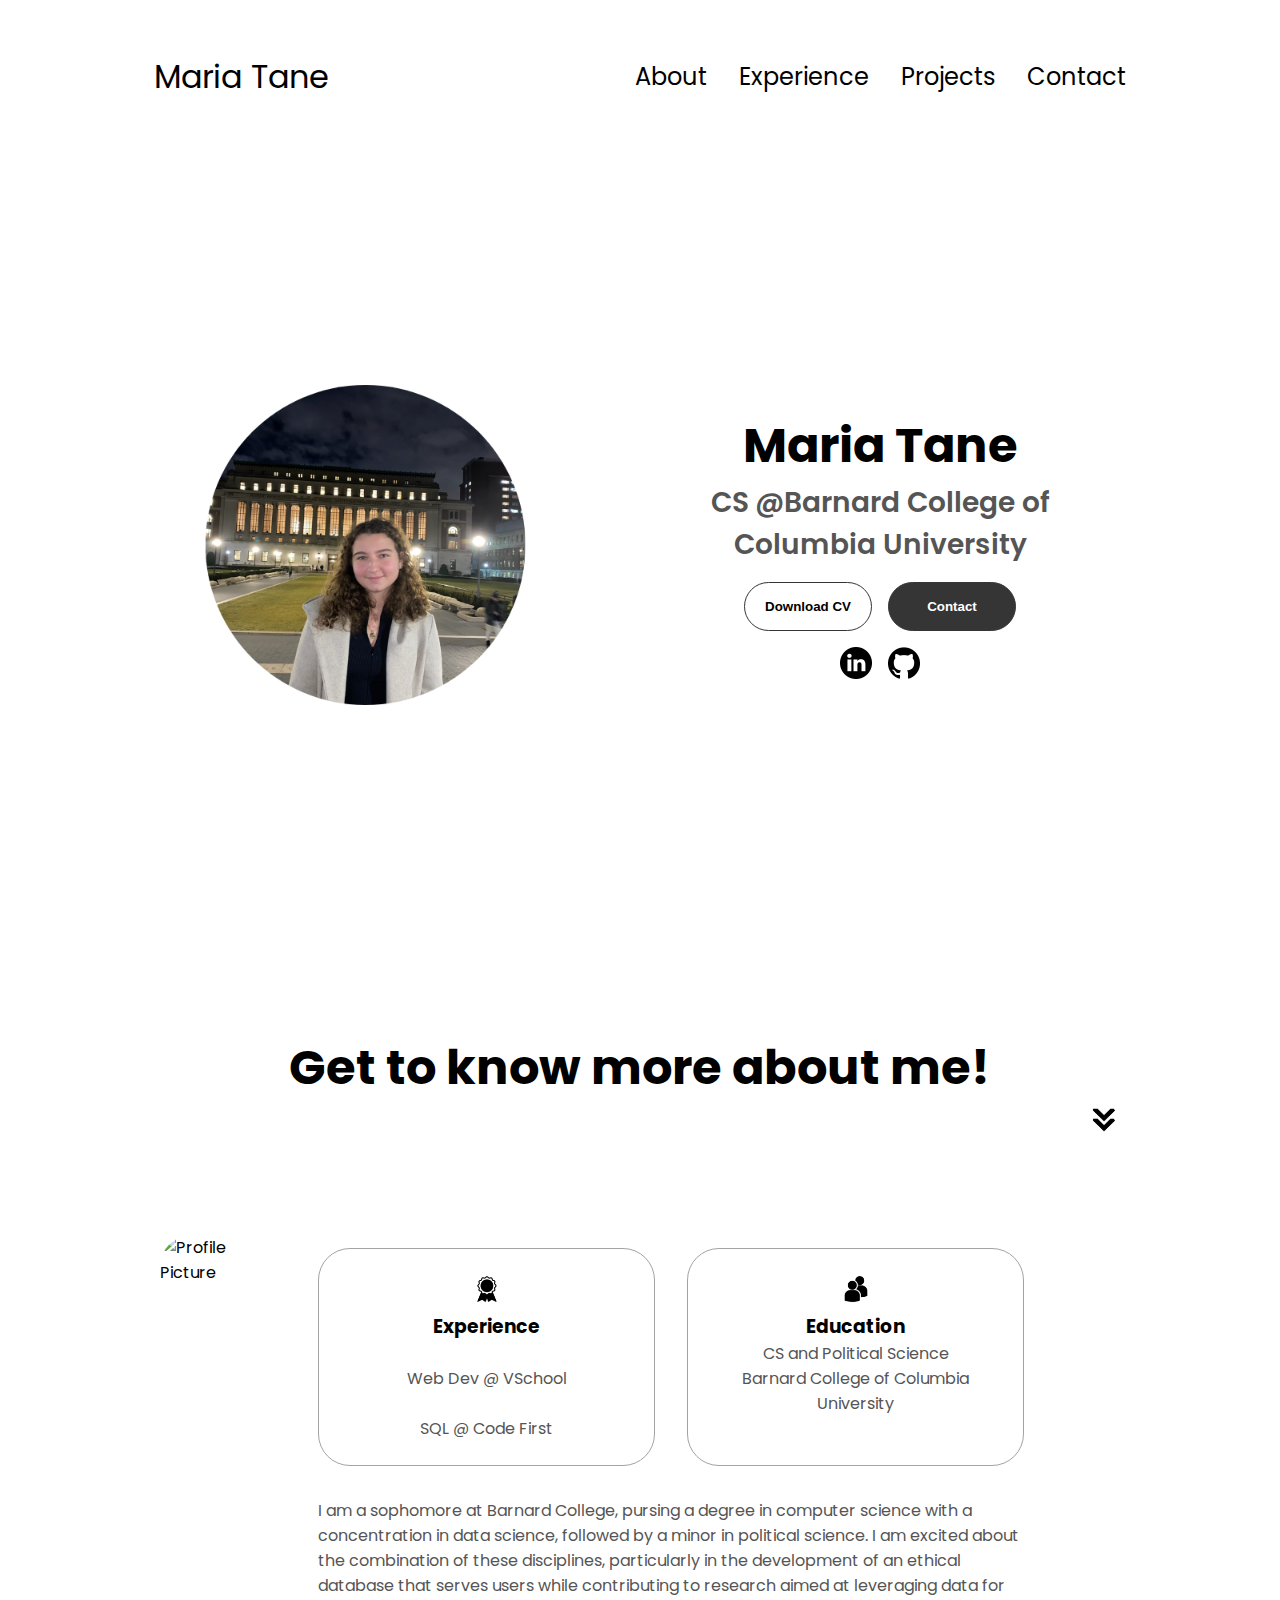
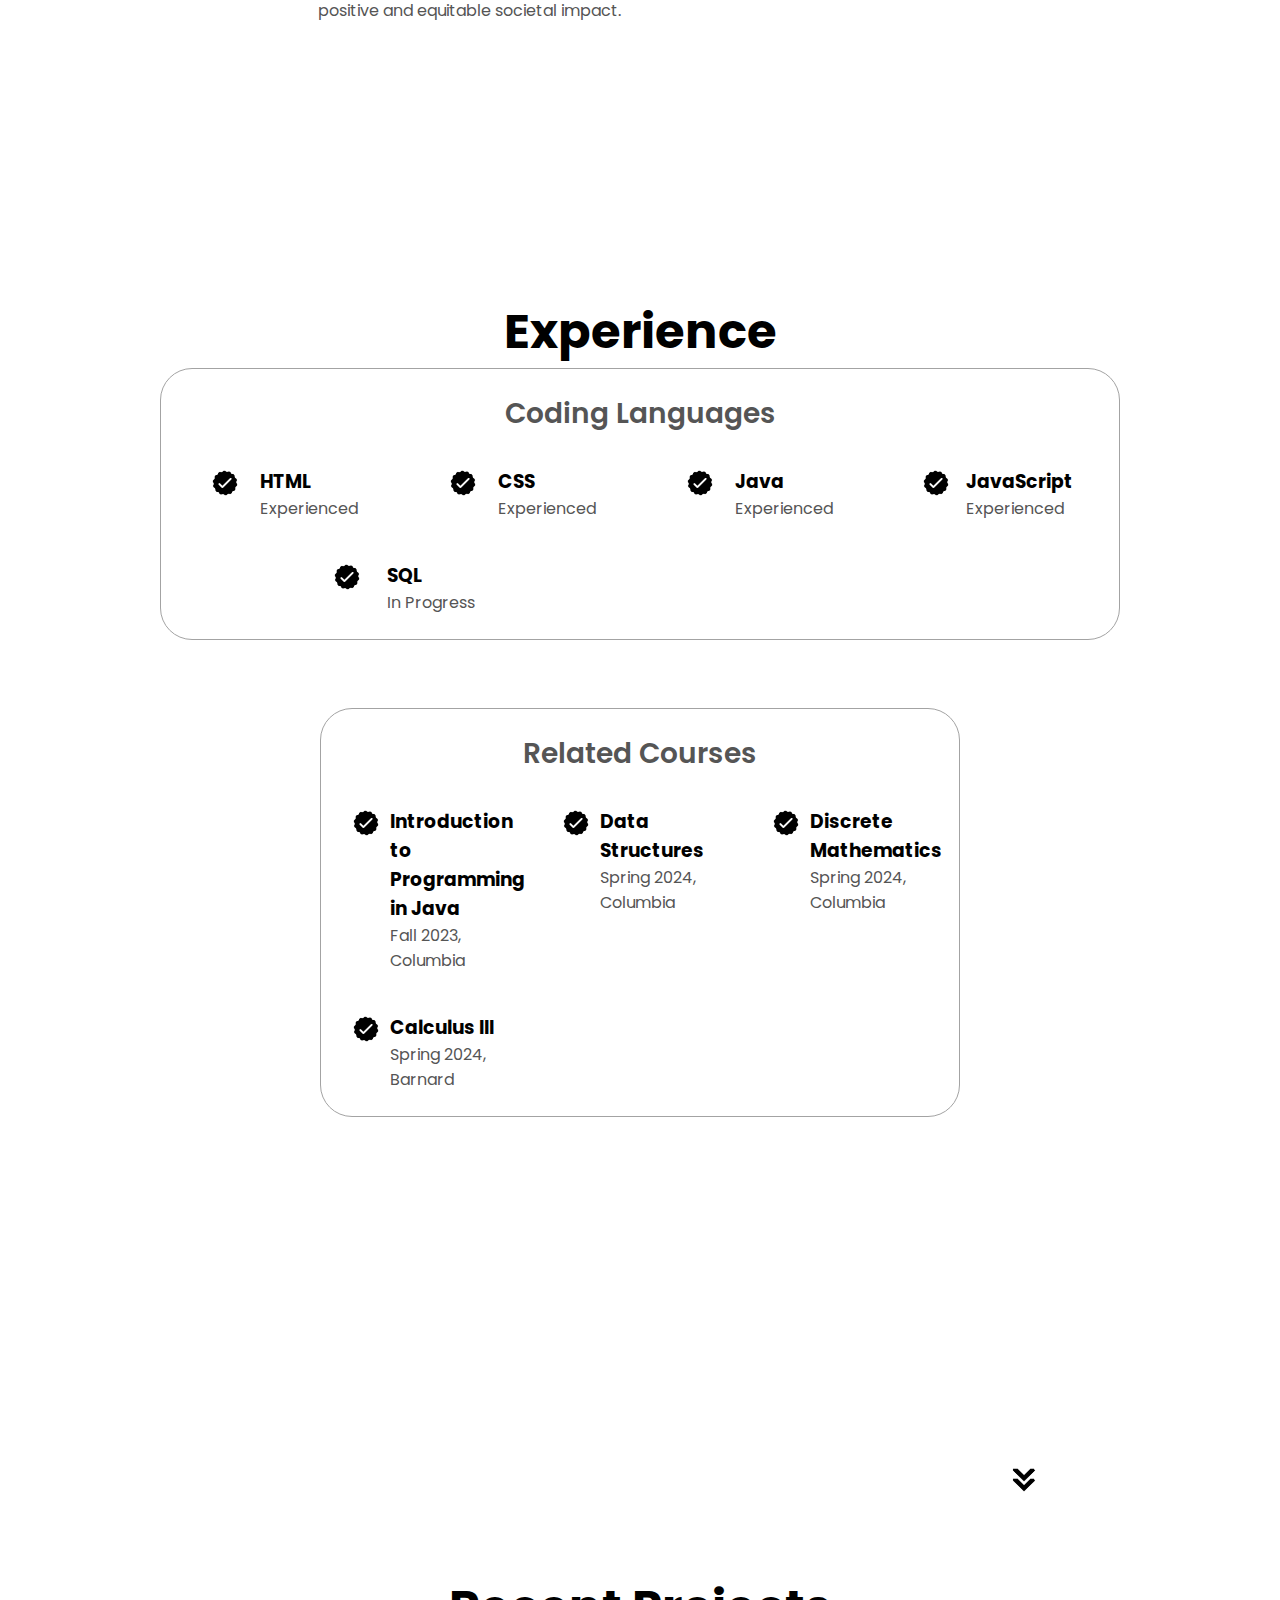
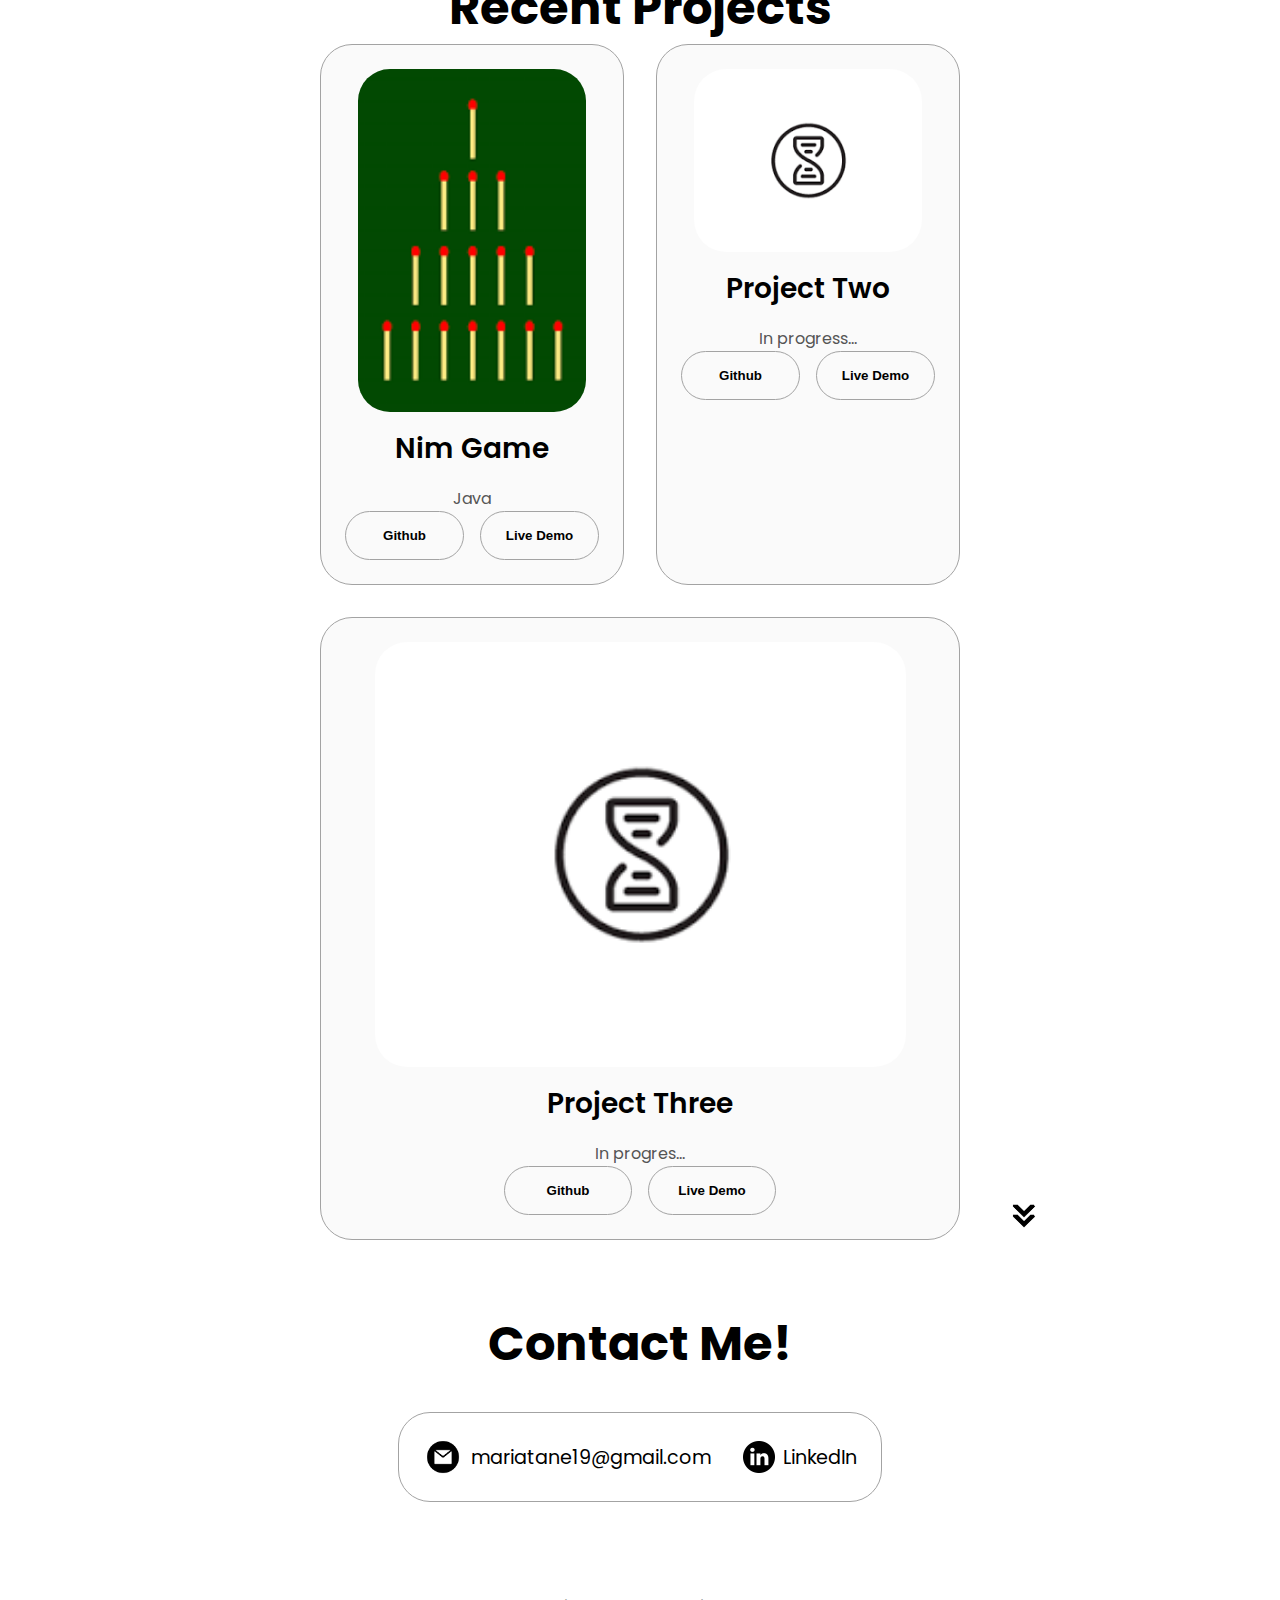
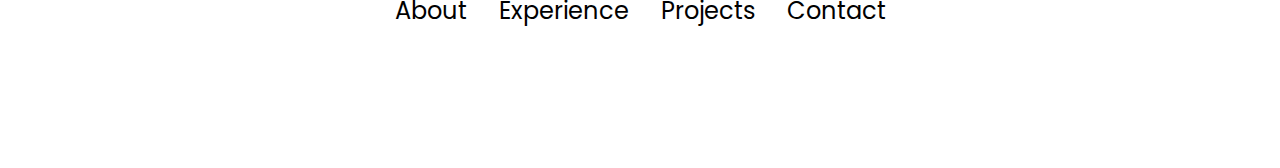
==== assets/index.html @ c88a1afb "Finished Portfolio" ====
<!DOCTYPE html>
<html lang="en">
<head>
  <meta charset="UTF-8">
  <meta name="viewport" content="width=device-width, initial-scale=1.0">
  <title>Personal Portfolio</title>
  <link rel="stylesheet" href="style.css" />
  <link rel="stylesheet" href="mediaqueries.css" />
</head>
<body>
  <nav id="desktop-nav">
    <div class="logo">Maria Tane</div>
    <div>
      <ul class="nav-links">
        <li><a href="#about">About</a></li>
        <li><a href="#experience">Experience</a></li>
        <li><a href="#projects">Projects</a></li>
        <li><a href="#contact">Contact</a></li>
      </ul>
    </div>
  </nav>
  <nav id="hamburger-nav">
    <div class="logo">Maria Tane</div>
    <div class="hamburger-menu">
      <div class="hamburger-icon" onclick="toggleMenu()">
        <span></span>
        <span></span>
        <span></span>
      </div>
      <div class="menu-links">
        <li><a href="#about" onclick="toggleMenu()">About</a></li>
        <li><a href="#experience" onclick="toggleMenu()">Experience</a></li>
        <li><a href="#projects" onclick="toggleMenu()">Projects</a></li>
        <li><a href="#contact" onclick="toggleMenu()">Contact</a></li>
      </div>
    </div>
  </nav>
  <section id="profile">
      <div class="section_pic-container">
          <img src="m.png" alt="Maria Tane profile picture"/>
      </div>
      <div class="section_text">
          <p class="section_text_p1"> </p>
          <h1 class="title">Maria Tane</h1>
          <p class="section_text_p2"> CS @Barnard College of Columbia University</p>
          <div class ="button-container">
              <button class="button button-color-2" 
              onclick="window.open('Resume.html')">Download CV</button>
              
              <button class="button button-color-1" 
              onclick="location.href('./#contact')">Contact</button>
          </div>
          <div id="socials-container">
              <img src="linkedin.png" alt="My Linkedin Profile"
              class="icon"
              onclick="location.href='https://www.linkedin.com/in/mariatane/'"/>

              <img src="github.png" alt="My Github Profile"
              class="icon"
              onclick="location.href='https://github.com/mariaata'"/>

          </div>
      </div>
  </section>
  <section id="about">
      <p class="section_text_p1"></p>
      <h1 class="title">Get to know more about me!</h1>
      <div class="section-container">
          <div class="section_pic-container">
              <img src="MariaT2.png" alt="Profile Picture" 
              class="about-pic"
          />
      </div>
      <div class="about-details-container">
        <div class="about-containers">
          <div class="details-container">
            <img
              src="experience.png"
              alt="Experience icon"
              class="icon"
            />
            <h3>Experience</h3>
            <p><br />Web Dev @ VSchool</p>
            <p> <br /> SQL @ Code First</p>
          </div>
          <div class="details-container">
            <img
              src="education.png"
              alt="Education icon"
              class="icon"
            />
            <h3>Education</h3>
            <p>CS and Political Science<br />Barnard College of Columbia University</p>
          </div>
        </div>
        <div class="text-container">
              <p>
                  I am a sophomore at Barnard College, pursing a degree in computer science 
                  with a concentration in data science, followed by a minor in political science. I am excited about the combination of these disciplines, 
                  particularly in the development of an ethical database that serves users while contributing to 
                  research aimed at leveraging data for positive and equitable societal impact.
              </p>
          </div>
      </div>
      <img src="arrow.png" alt="arrow icon" class="icon" 
      onclick="location.href='#experience'"/>
    </section>
    <section id="experience">
      <p class="section_text_p1"></p>
      <h1 class="title">Experience</h1>
      <div class="experience-details-container">
        <div class="about-containers">
          <div class="details-container">
            <h2 class="experience-sub-title">Coding Languages</h2>
            <div class="article-container">
              <article>
                <img
                  src="checkmark.png"
                  alt="Experience icon"
                  class="icon"
                />
                <div>
                  <h3>HTML</h3>
                  <p>Experienced</p>
                </div>
              </article>
              <article>
                <img
                  src="checkmark.png"
                  alt="Experience icon"
                  class="icon"
                />
                <div>
                  <h3>CSS</h3>
                  <p>Experienced</p>
                </div>
              </article>
              <article>
                <img
                  src="checkmark.png"
                  alt="Experience icon"
                  class="icon"
                />
                <div>
                  <div>
                    <h3>Java</h3>
                    <p>Experienced</p>
                  </div>
                </article>
                <article>
                  <img
                    src="checkmark.png"
                    alt="Experience icon"
                    class="icon"
                  />
                  <div>
                    <div>
                      <h3>JavaScript</h3>
                      <p>Experienced</p>
                    </div>
                  </article>
                  <article>
                    <img
                      src="checkmark.png"
                      alt="Experience icon"
                      class="icon"
                    />
                    <div>
                      <div>
                        <h3>SQL</h3>
                        <p>In Progress</p>
                      </div>
                    </article>
                    <article>
                    </article>
                    </div>
                  </div>
                </div>
              </div>
                  
                      <div>
                        <section id="experience">
                          <p class="section_text_p1"></p>
                          <h1 class="title"></h1>
                          <div class="experience-details-container">
                            <div class="about-containers">
                              <div class="details-container">
                                <h2 class="experience-sub-title">Related Courses</h2>
                                <div class="article-container">
                                  <article>
                                    <img
                                      src="checkmark.png"
                                      alt="Experience icon"
                                      class="icon"
                                    />
                                    <div>
                                      <h3>Introduction to Programming in Java</h3>
                                      <p>Fall 2023, Columbia</p>
                                    </div>
                                  </article>
                                  <article>
                                    <img
                                      src="checkmark.png"
                                      alt="Experience icon"
                                      class="icon"
                                    />
                                    <div>
                                      <h3>Data Structures</h3>
                                      <p>Spring 2024, Columbia</p>
                                    </div>
                                  </article>
                                  <article>
                                    <img
                                      src="checkmark.png"
                                      alt="Experience icon"
                                      class="icon"
                                    />
                                    <div>
                                      <div>
                                        <h3>Discrete Mathematics</h3>
                                        <p>Spring 2024, Columbia</p>
                                      </div>
                                    </article>
                                    <article>
                                      <img
                                        src="checkmark.png"
                                        alt="Experience icon"
                                        class="icon"
                                      />
                                      <div>
                                        <div>
                                          <h3>Calculus III</h3>
                                          <p>Spring 2024, Barnard</p>
                                        </div>
                                      </article>
                                      <article>
                                        <img
                                          
                                        />
                                        <div>
                                  <div>
                                      
                                  </div>
                                        </article>
                                        <article>
                                      
                                          <div>
                        
      <img
      src="arrow.png"
      alt="Arrow icon"
      class="icon arrow"
      onclick="location.href='./#projects'"
    />
  </section>
  <section id="projects">
    <p class="section__text__p1"></p>
    <h1 class="title">Recent Projects</h1>
    <div class="experience-details-container">
      <div class="about-containers">
        <div class="details-container color-container">
          <div class="article-container">
            <img
              src="Unknown.png"
              alt="Project 1"
              class="project-img"
            />
          </div>
          <h2 class="experience-sub-title project-title">Nim Game</h2>
          <p>Java</p>
          <div class="button-container">
            <button
              class="button button-color-2 project-button"
              onclick="location.href='https://github.com/'"
            >
              Github
            </button>
            <button
              class="button button-color-2 project-button"
              onclick="location.href='https://github.com/'"
            >
              Live Demo
            </button>
          </div>
        </div>
        <div class="details-container color-container">
          <div class="article-container">
            <img
              src="Unknown-1.png"
              alt="Project 2"
              class="project-img"
            />
          </div>
          <h2 class="experience-sub-title project-title">Project Two</h2>
          <p>In progress...</p>
          <div class="button-container">
            <button
              class="button button-color-2 project-button"
              onclick="location.href='https://github.com/'"
            >
              Github
            </button>
            <button
              class="button button-color-2 project-button"
              onclick="location.href='https://github.com/'"
            >
              Live Demo
            </button>
          </div>
        </div>
        <div class="details-container color-container">
          <div class="article-container">
            <img
              src="Unknown-1.png"
              alt="Project 3"
              class="project-img"
            />
          </div>
          <h2 class="experience-sub-title project-title">Project Three</h2>
          <p>In progres...</p>
          <div class="button-container">
            <button
              class="button button-color-2 project-button"
              onclick="location.href='https://github.com/'"
            >
              Github
            </button>
            <button
              class="button button-color-2 project-button"
              onclick="location.href='https://github.com/'"
            >
              Live Demo
            </button>
          </div>
        </div>
      </div>
    </div>
    <img
    src="arrow.png"
    alt="Arrow icon"
    class="icon arrow"
    onclick="location.href='./#contact'"
    />
  </section>
  <section id="contact">
    <p class="section_text_p1"></p>
    <h1 class="title">Contact Me!</h1>
    <div class="contact-info-upper-container">
      <div class="contact-info-container">
        <img
          src="email.png"
          alt="Email icon"
          class="icon contact-icon email-icon"
        />
        <p><a href="mailto:examplemail@gmail.com">mariatane19@gmail.com</a></p>
      </div>
      <div class="contact-info-container">
        <img
          src="linkedin.png"
          alt="LinkedIn icon"
          class="icon contact-icon"
        />
        <p><a href="https://www.linkedin.com/in/mariatane">LinkedIn</a></p>
      </div>
    </div>
  </section>
  <footer>
    <nav>
      <div class="nav-links-container">
        <ul class="nav-links">
          <li><a href="#about">About</a></li>
          <li><a href="#experience">Experience</a></li>
          <li><a href="#projects">Projects</a></li>
          <li><a href="#contact">Contact</a></li>
        </ul>
      </div>
    </nav>
  </footer>
  <script src="script.js"></script>
</body>
</html>
---- assets/style.css ----
/*General Styling */

@import url('https://fonts.googleapis.com/css2?family=Poppins:ital,wght@0,300;0,400;0,500;1,600&display=swap');

*{
    margin:0;
    padding: 0;
}
body{
    font-family:'Poppins', sans-serif;
}

html{
    scroll-behavior: smooth;
}
p{
    color: rgb(85,85,85);
}
/*Transitions*/
a, button {
    transition: all 300ms ease;
}
/*Desktop Navigation*/
nav,
.nav-links {
  display: flex;
}
nav {
  justify-content: space-around;
  align-items: center;
  height: 17vh;
}
.nav-links {
  gap: 2rem;
  list-style: none;
  font-size: 1.5rem;
}
a {
    color: black;
    text-decoration: none;
    text-decoration-color: white;
}
a:hover {
    color: grey;
    text-decoration: underline;
    text-underline-offset: 1rem;
    text-decoration-color: rgb(181, 181, 181);
}
.logo {
    font-size: 2rem;
}
.logo:hover {
    cursor: default;
}
/*Hamburger*/
#hamburger-nav {
    display: none;
}
.hamburger-menu {
    position: relative;
    display: inline-block;
}
.hamburger-icon {
    display: flex;
    flex-direction: column;
    justify-content: space-between;
    height: 24px;
    width: 30px;
    cursor: pointer;
}
.hamburger-icon span {
    width: 100%;
    height: 2px;
    background-color: black;
    transition: all 0.3 ease-in-out;
}
.menu-links {
    position: absolute;
    top: 100%;
    right: 0;
    background-color: white;
    width: fit-content;
    max-height: 0;
    overflow: hidden;
    transition: all 0.3 ease-in-out;
}
.menu-links a {
    display: block;
    padding: 10px;
    text-align: center;
    font-size: 1.5rem;
    color: black;
    text-decoration: none;
    transition: all 0.3 ease-in-out;
}
.menu-links li {
    list-style: none;
}
.menu-links.open{
    max-height: 300px;
}
.hamburger-icon.open span:first-child{
    transform: rotate(45deg) translate(10px, 5px);
}
.hamburger-icon.open span:nth-child(2){
    opacity: 0;
}
.hamburger-icon.open span:last-child{
    transform: rotate(-45deg) translate(10px, -5px);
}
.hamburger-icon span:first-child{
    transform: none;
}
.hamburger-icon span:first-child{
    opacity: 1;
}
.hamburger-icon span:first-child{
    transform: none;
}
/*section styling*/
section {
    padding-top: 4vh;
    height: 96vh;
    margin: 0 10rem;
    box-sizing: border-box;
    min-height: fit-content;
}
  
.section-container {
    display: flex;
}
/* sections*/
section {
    padding-top: 4vh;
    height: 96vh;
    margin: 0 10rem;
    box-sizing: border-box;
    min-height: fit-content;
}
  
.section-container {
    display: flex;
}
  
  /* PROFILE SECTION */
  
#profile {
    display: flex;
    justify-content: center;
    gap: 5rem;
    height: 80vh;
}  
.section_pic-container {
    display: flex;
    height: 400px;
    width: 400px;
    margin: auto 0;
}
.section_text {
    align-self: center;
    text-align: center;
}
.section_text {
    align-self: center;
    text-align: center;
}  
.section_text p {
    font-weight: 600;
}  
.section_text_p1 {
    text-align: center;
}  
.section_text_p2 {
    font-size: 1.75rem;
    margin-bottom: 1rem;
}  
.title {
    font-size: 3rem;
    text-align: center;
} 
#socials-container {
    display: flex;
    justify-content: center;
    margin-top: 1rem;
    gap: 1rem;
}
/*icons*/
.icon{
    cursor: pointer;
    height: 2rem;
}
/* BUTTONS */

.button-container {
    display: flex;
    justify-content: center;
    gap: 1rem;
} 
.button {
    font-weight: 600;
    transition: all 300ms ease;
    padding: 1rem;
    width: 8rem;
    border-radius: 2rem;
}
.button-color-1,
.button-color-2 {
    border: rgb(53, 53, 53) 0.1rem solid;
}
.button-color-1:hover,
.button-color-2:hover {
    cursor: pointer;
}
.button-color-1,
.button-color-2:hover {
  background: rgb(53, 53, 53);
  color: white;
}

.button-color-1:hover {
  background: rgb(0, 0, 0);
}

.button-color-2 {
  background: none;
}

.button-color-2:hover {
  border: rgb(255, 255, 255) 0.1rem solid;
}

.button-container {
  gap: 1rem;
}
/*about me section*/
#about{
    position: relative;
}
.about-containers{
    gap: 2rem;
    margin-bottom: 2rem;
    margin-top: 2 rem;
}
.about-details-container{
    justify-content: center;
    flex-direction: column;
}
.about-containers, 
.about-details-container{
    display: flex;
}
.about-pic{
    border-radius: 2rem;
}
.arrow{
    position: absolute;
    right: -5rem;
    bottom: 2.5rem;
}
.details-container {
    width: 30%;
    padding: 1.5rem;
    flex: 1;
    background: white;
    border-radius: 2rem;
    border: rgb(53, 53, 53) 0.1rem solid;
    border-color: rgb(163, 163, 163);
    text-align: center;
}
  
.section-container {
    gap: 4rem;
    height: 80%;
}
  
.section__pic-container {
    height: 400px;
    width: 400px;
    margin: auto 0;
}
  
/* EXPERIENCE SECTION */
  
#experience {
    position: relative;
}
.experience-sub-title {
    color: rgb(85, 85, 85);
    font-weight: 600;
    font-size: 1.75rem;
    margin-bottom: 2rem;
}
  
.experience-details-container {
    display: flex;
    justify-content: center;
    flex-direction: row;
    flex-wrap: wrap;
}
  
.article-container {
    display: flex;
    text-align: initial;
    flex-wrap: wrap;
    flex-direction: row;
    gap: 2.5rem;
    justify-content: space-around;
}
  
article {
    display: flex;
    width: 10rem;
    justify-content: space-around;
    gap: 0.5rem;
}
article .icon {
    cursor: default;
}
  
/* PROJECTS SECTION */
  
#projects {
    position: relative;
}
.color-container {
    border-color: rgb(163, 163, 163);
    background: rgb(250, 250, 250);
}
.project-img {
    border-radius: 2rem;
    width: 90%;
    height: 90%;
}
.project-title {
    margin: 1rem;
    color: black;
}
.project-button {
    color: black;
    border-color: rgb(163, 163, 163);
}
/* CONTACT */
  
#contact {
    display: flex;
    justify-content: center;
    flex-direction: column;
    height: 70vh;
}
  
.contact-info-upper-container {
    display: flex;
    justify-content: center;
    border-radius: 2rem;
    border: rgb(53, 53, 53) 0.1rem solid;
    border-color: rgb(163, 163, 163);
    background: (250, 250, 250);
    margin: 2rem auto;
    padding: 0.5rem;
}
.contact-info-container {
    display: flex;
    align-items: center;
    justify-content: center;
    gap: 0.5rem;
    margin: 1rem;
}
  
.contact-info-container p {
    font-size: larger;
}
  
.contact-icon {
    cursor: default;
}
  
.email-icon {
    height: 2.5rem;
}
  
/* FOOTER SECTION */
  
footer {
    height: 26vh;
    margin: 0 1rem;
}
footer p {
    text-align: center;
}
---- assets/mediaqueries.css ----
@media screen and (max-width: 1400px) {
    #profile {
      height: 83vh;
      margin-bottom: 6rem;
    }
    .about-containers {
      flex-wrap: wrap;
    }
    #contact,
    #projects {
      height: fit-content;
    }
}
  
@media screen and (max-width: 1200px) {
    #desktop-nav {
      display: none;
    }
    #hamburger-nav {
      display: flex;
    }
    #experience,
    .experience-details-container {
      margin-top: 2rem;
    }
    #profile,
    .section-container {
      display: block;
    }
    .arrow {
      display: none;
    }
    section,
    .section-container {
      height: fit-content;
    }
    section {
      margin: 0 5%;
    }
    .section__pic-container {
      width: 275px;
      height: 275px;
      margin: 0 auto 2rem;
    }
    .about-containers {
      margin-top: 0;
    }
}
  
@media screen and (max-width: 600px) {
    #contact,
    footer {
      height: 40vh;
    }
    #profile {
      height: 83vh;
      margin-bottom: 0;
    }
    article {
      font-size: 1rem;
    }
    footer nav {
      height: fit-content;
      margin-bottom: 2rem;
    }
    .about-containers,
    .contact-info-upper-container,
    .button-container {
      flex-wrap: wrap;
    }
    .contact-info-container {
      margin: 0;
    }
    .contact-info-container p,
    .nav-links li a {
      font-size: 1rem;
    }
    .experience-sub-title {
      font-size: 1.25rem;
    }
    .logo {
      font-size: 1.5rem;
    }
    .nav-links {
      flex-direction: column;
      gap: 0.5rem;
      text-align: center;
    }
    .section_pic-container {
      width: auto;
      height: 46vw;
      justify-content: center;
    }
    .section_text_p2 {
      font-size: 1.25rem;
    }
    .title {
      font-size: 2rem;
    }
    .text-container {
      text-align: justify;
    }
}
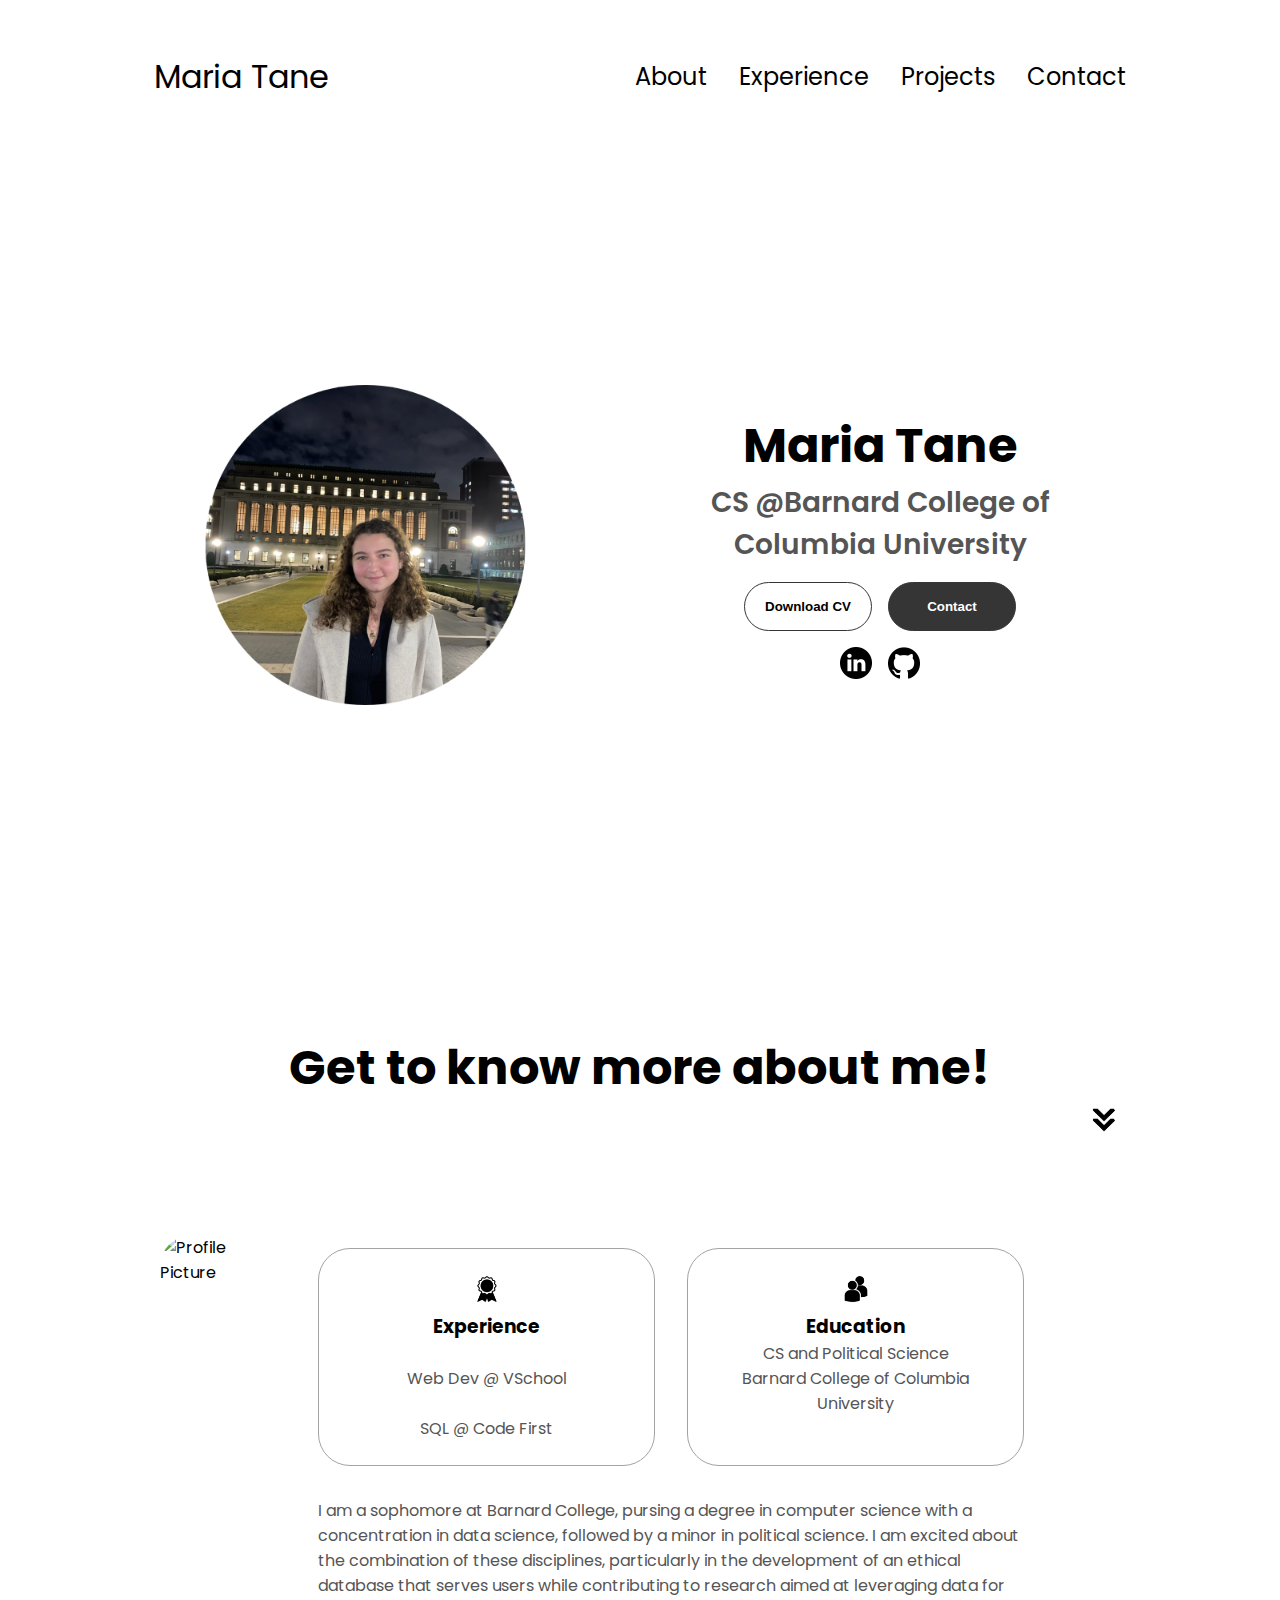
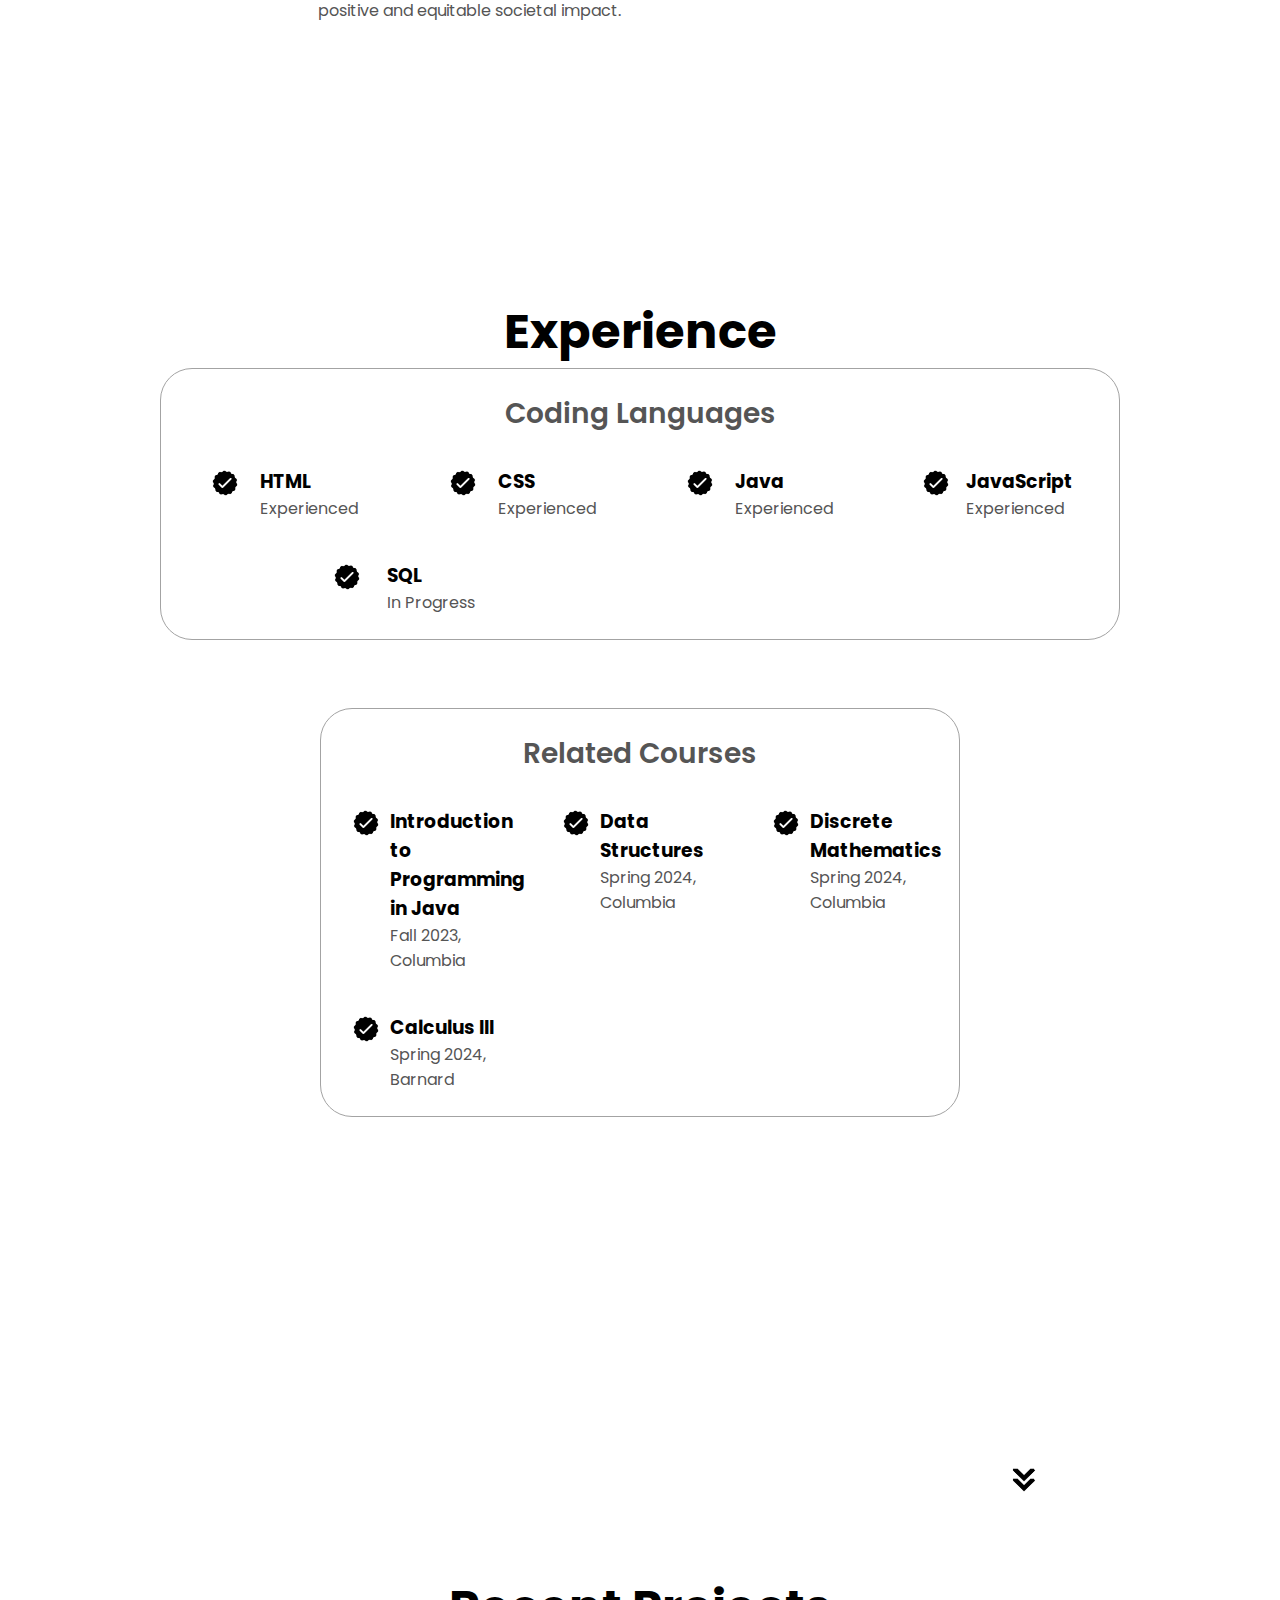
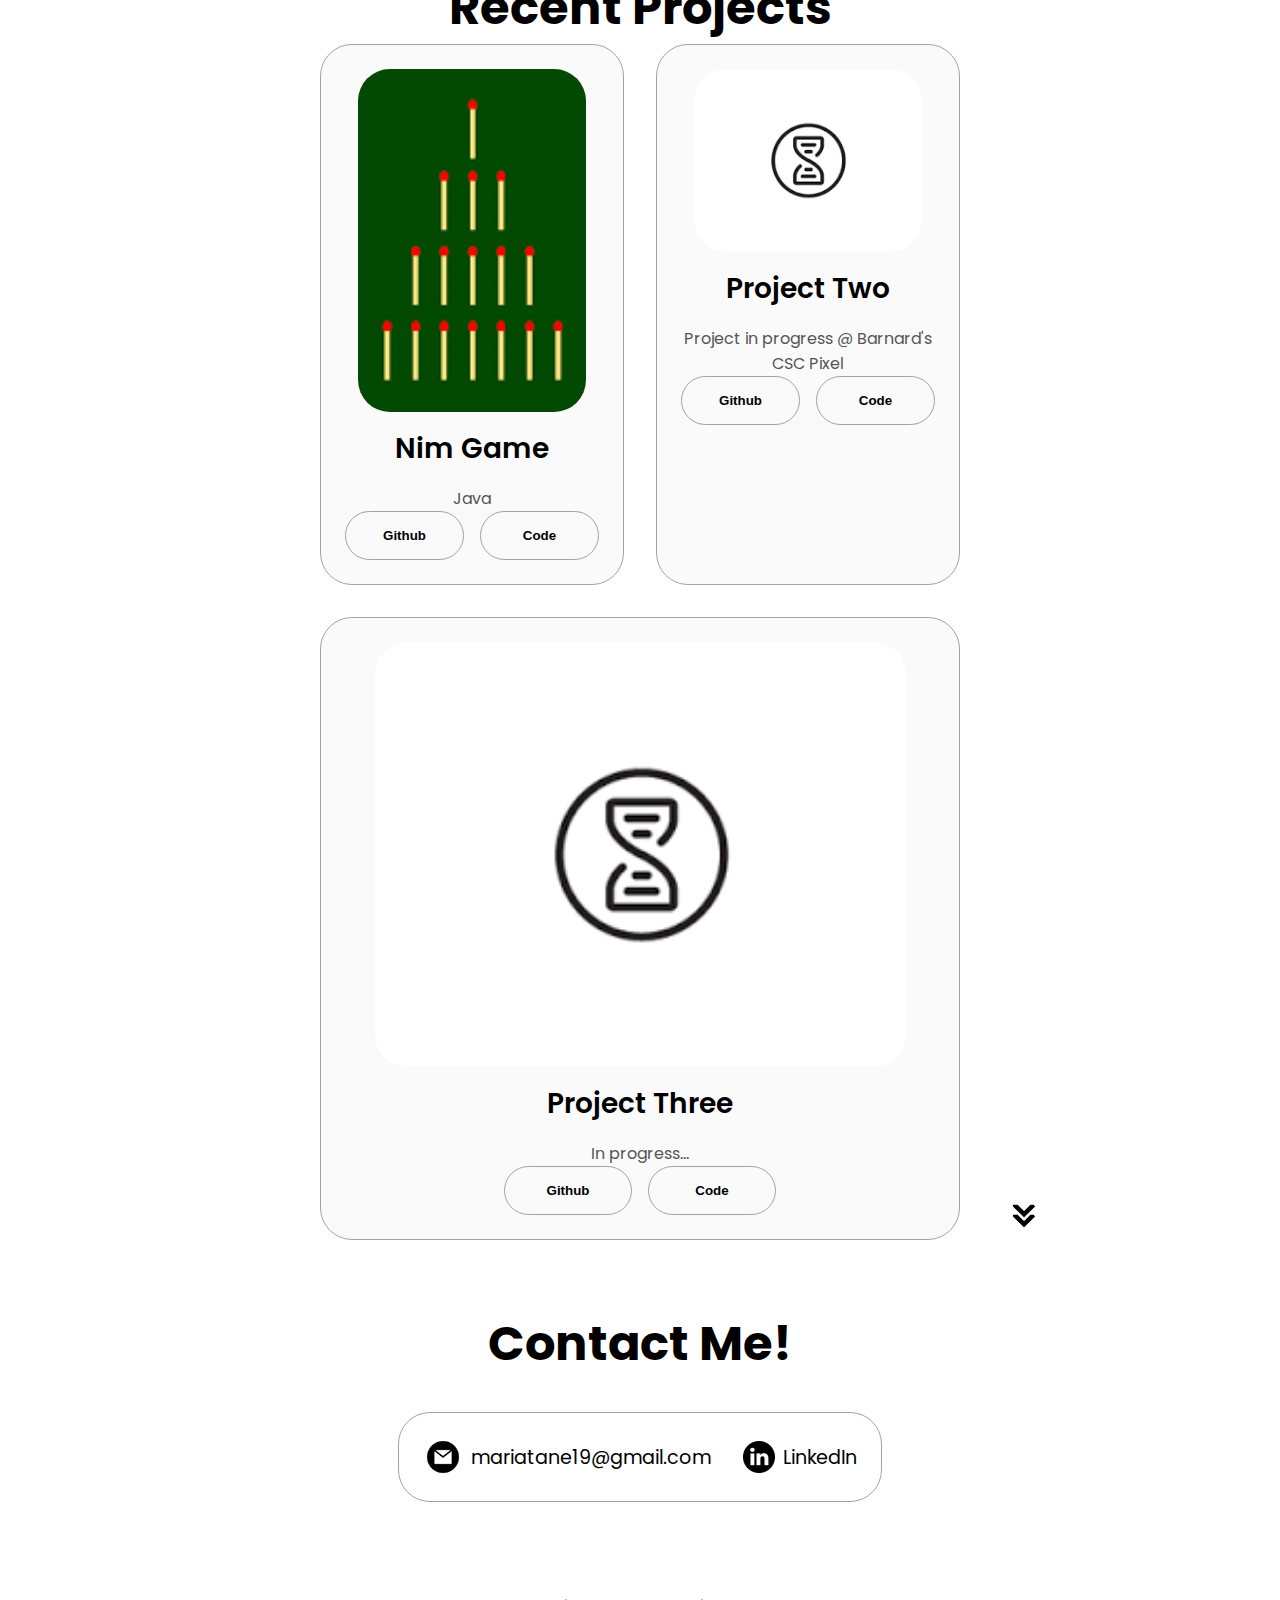
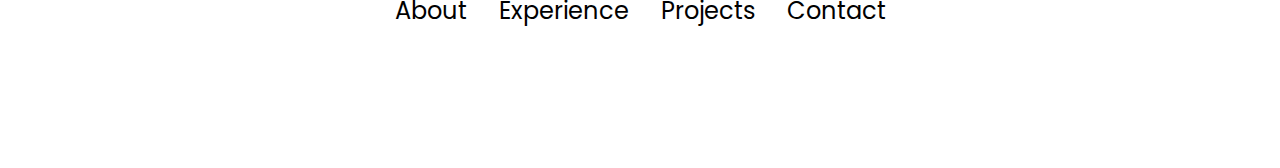
==== commit 4113b6c8: "Update index.html" ====
--- a/assets/index.html
+++ b/assets/index.html
@@ -279,7 +279,7 @@
               class="button button-color-2 project-button"
               onclick="location.href='https://github.com/'"
             >
-              Live Demo
+              Code
             </button>
           </div>
         </div>
@@ -292,19 +292,19 @@
             />
           </div>
           <h2 class="experience-sub-title project-title">Project Two</h2>
-          <p>In progress...</p>
+          <p>Project in progress @ Barnard's CSC Pixel</p>
           <div class="button-container">
             <button
               class="button button-color-2 project-button"
-              onclick="location.href='https://github.com/'"
+              onclick="location.href='https://github.com/mariaata/nimgame'"
             >
               Github
             </button>
             <button
               class="button button-color-2 project-button"
-              onclick="location.href='https://github.com/'"
-            >
-              Live Demo
+              onclick="location.href='https://github.com/mariaata'"
+            >
+              Code
             </button>
           </div>
         </div>
@@ -317,19 +317,19 @@
             />
           </div>
           <h2 class="experience-sub-title project-title">Project Three</h2>
-          <p>In progres...</p>
+          <p>In progress...</p>
           <div class="button-container">
             <button
               class="button button-color-2 project-button"
+              onclick="location.href='https://github.com/mariaata'"
+            >
+              Github
+            </button>
+            <button
+              class="button button-color-2 project-button"
               onclick="location.href='https://github.com/'"
             >
-              Github
-            </button>
-            <button
-              class="button button-color-2 project-button"
-              onclick="location.href='https://github.com/'"
-            >
-              Live Demo
+              Code
             </button>
           </div>
         </div>
--- a/assets/mediaqueries.css
+++ b/assets/mediaqueries.css
@@ -13,91 +13,91 @@
 }
   
 @media screen and (max-width: 1200px) {
-    #desktop-nav {
-      display: none;
-    }
-    #hamburger-nav {
-      display: flex;
-    }
-    #experience,
-    .experience-details-container {
-      margin-top: 2rem;
-    }
-    #profile,
-    .section-container {
-      display: block;
-    }
-    .arrow {
-      display: none;
-    }
-    section,
-    .section-container {
-      height: fit-content;
-    }
-    section {
-      margin: 0 5%;
-    }
-    .section__pic-container {
-      width: 275px;
-      height: 275px;
-      margin: 0 auto 2rem;
-    }
-    .about-containers {
-      margin-top: 0;
-    }
+  #desktop-nav {
+    display: none;
+  }
+  #hamburger-nav {
+    display: flex;
+  }
+  #experience,
+  .experience-details-container {
+    margin-top: 2rem;
+  }
+  #profile,
+  .section-container {
+    display: block;
+  }
+  .arrow {
+    display: none;
+  }
+  section,
+  .section-container {
+    height: fit-content;
+  }
+  section {
+    margin: 0 5%;
+  }
+  .section__pic-container {
+    width: 275px;
+    height: 275px;
+    margin: 0 auto 2rem;
+  }
+  .about-containers {
+    margin-top: 0;
+  }
 }
   
 @media screen and (max-width: 600px) {
-    #contact,
-    footer {
-      height: 40vh;
-    }
-    #profile {
-      height: 83vh;
-      margin-bottom: 0;
-    }
-    article {
-      font-size: 1rem;
-    }
-    footer nav {
-      height: fit-content;
-      margin-bottom: 2rem;
-    }
-    .about-containers,
-    .contact-info-upper-container,
-    .button-container {
-      flex-wrap: wrap;
-    }
-    .contact-info-container {
-      margin: 0;
-    }
-    .contact-info-container p,
-    .nav-links li a {
-      font-size: 1rem;
-    }
-    .experience-sub-title {
-      font-size: 1.25rem;
-    }
-    .logo {
-      font-size: 1.5rem;
-    }
-    .nav-links {
-      flex-direction: column;
-      gap: 0.5rem;
-      text-align: center;
-    }
-    .section_pic-container {
-      width: auto;
-      height: 46vw;
-      justify-content: center;
-    }
-    .section_text_p2 {
-      font-size: 1.25rem;
-    }
-    .title {
-      font-size: 2rem;
-    }
-    .text-container {
-      text-align: justify;
-    }
+  #contact,
+  footer {
+    height: 40vh;
+  }
+  #profile {
+    height: 83vh;
+    margin-bottom: 0;
+  }
+  article {
+    font-size: 1rem;
+  }
+  footer nav {
+    height: fit-content;
+    margin-bottom: 2rem;
+  }
+  .about-containers,
+  .contact-info-upper-container,
+  .button-container {
+    flex-wrap: wrap;
+  }
+  .contact-info-container {
+    margin: 0;
+  }
+  .contact-info-container p,
+  .nav-links li a {
+    font-size: 1rem;
+  }
+  .experience-sub-title {
+    font-size: 1.25rem;
+  }
+  .logo {
+    font-size: 1.5rem;
+  }
+  .nav-links {
+    flex-direction: column;
+    gap: 0.5rem;
+    text-align: center;
+  }
+  .section_pic-container {
+    width: auto;
+    height: 46vw;
+    justify-content: center;
+  }
+  .section_text_p2 {
+    font-size: 1.25rem;
+  }
+  .title {
+    font-size: 2rem;
+  }
+  .text-container {
+    text-align: justify;
+  }
 }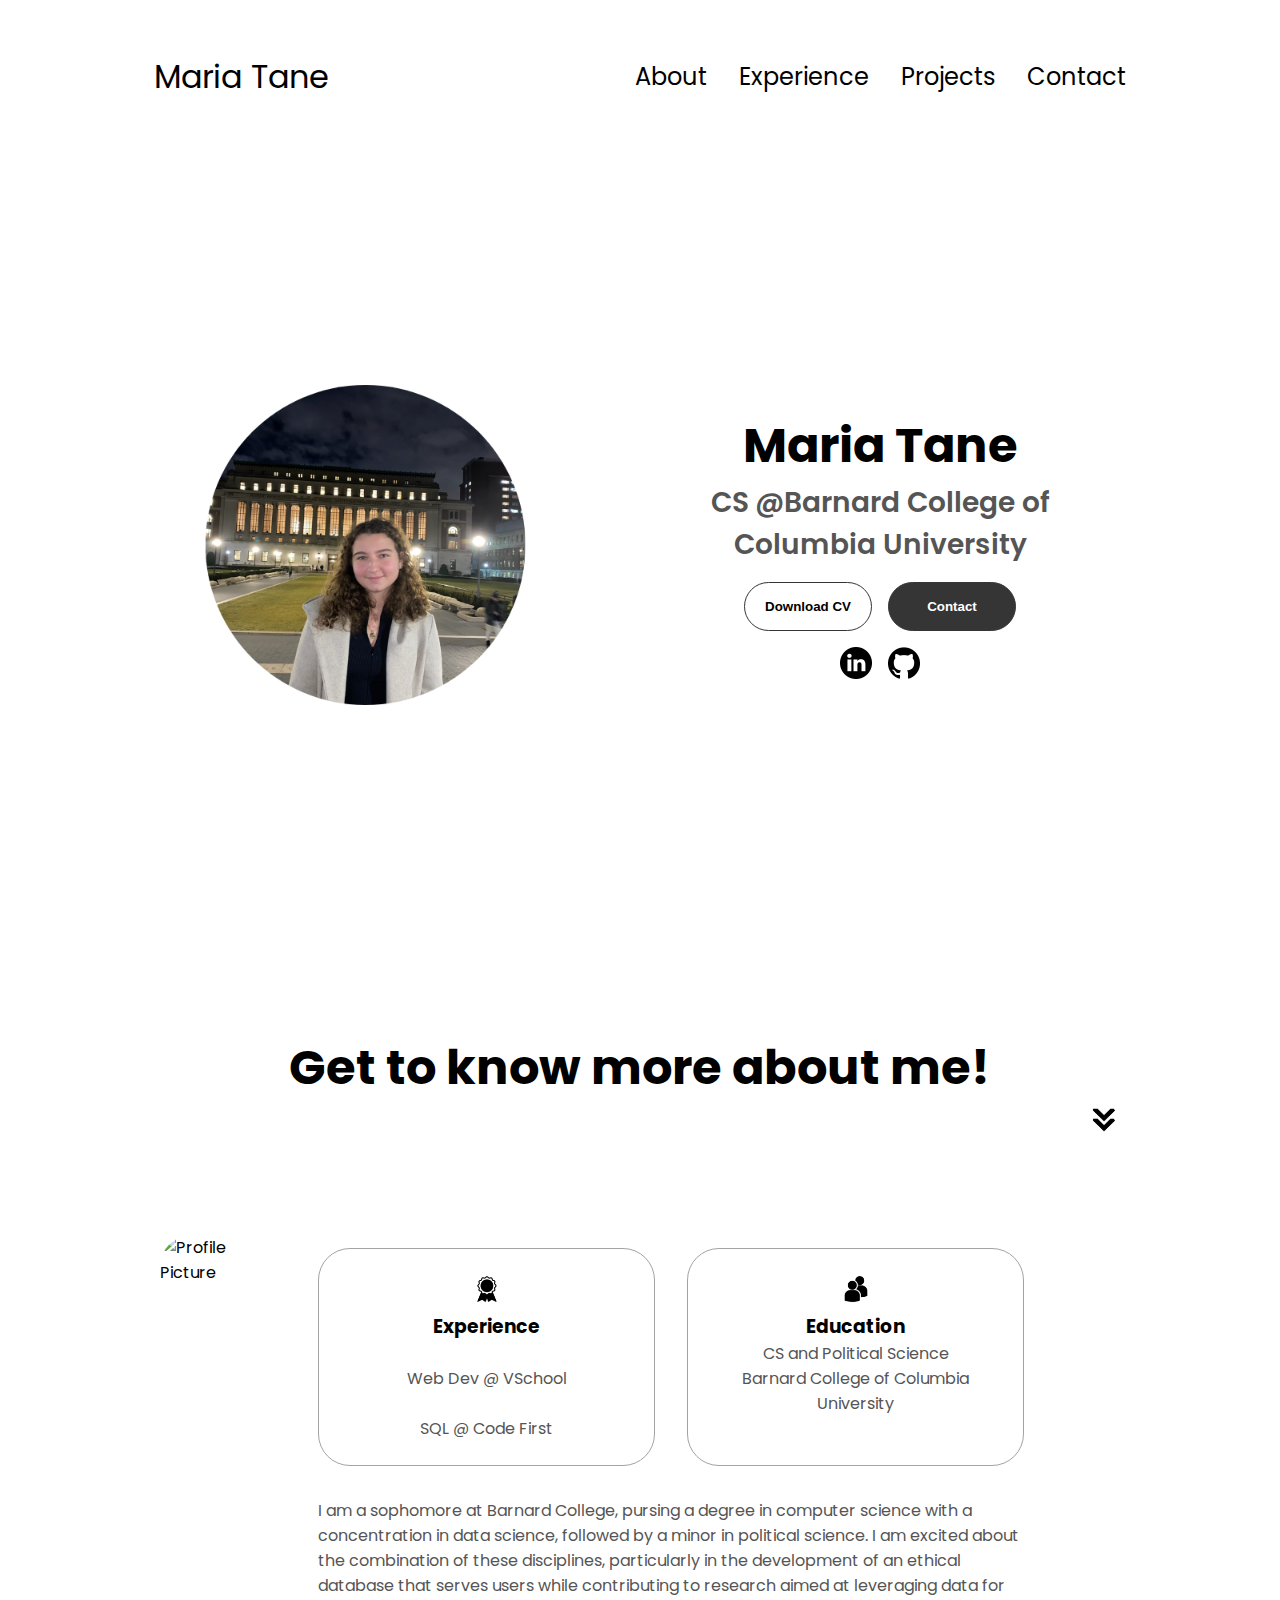
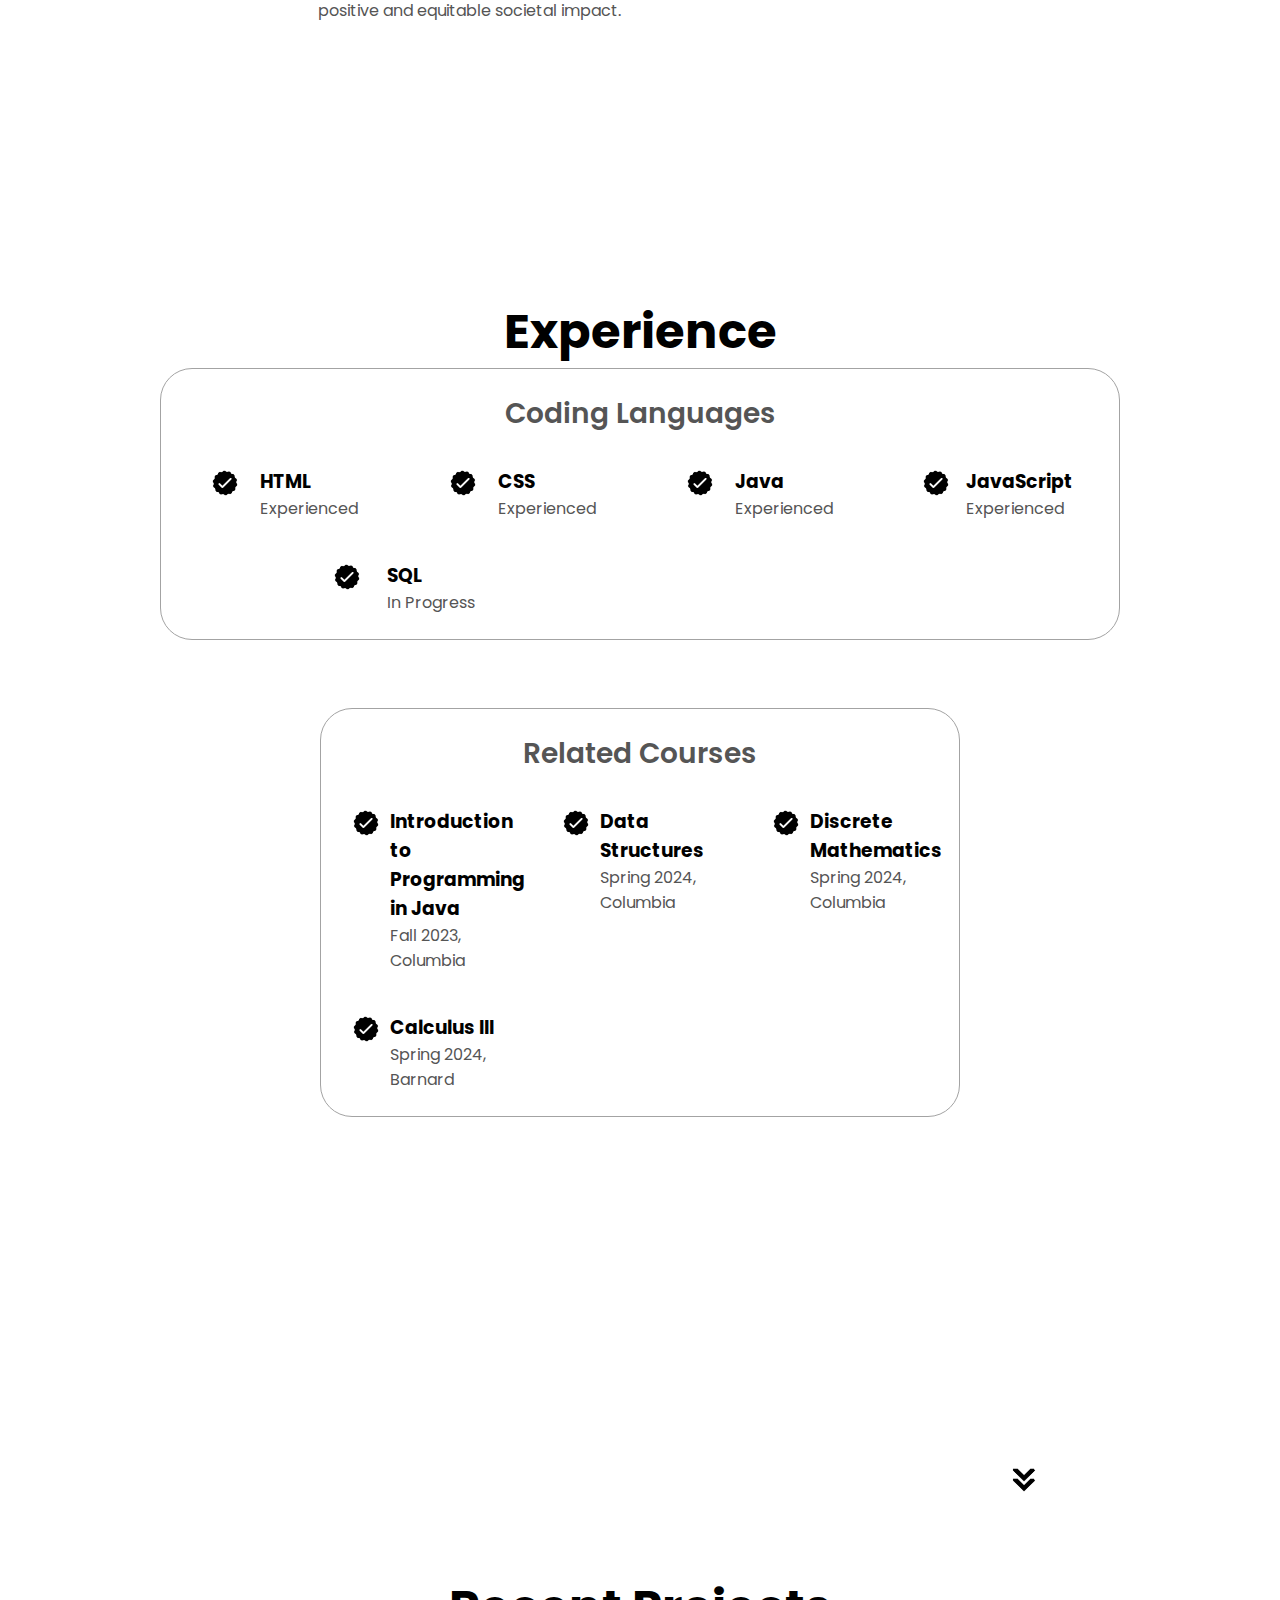
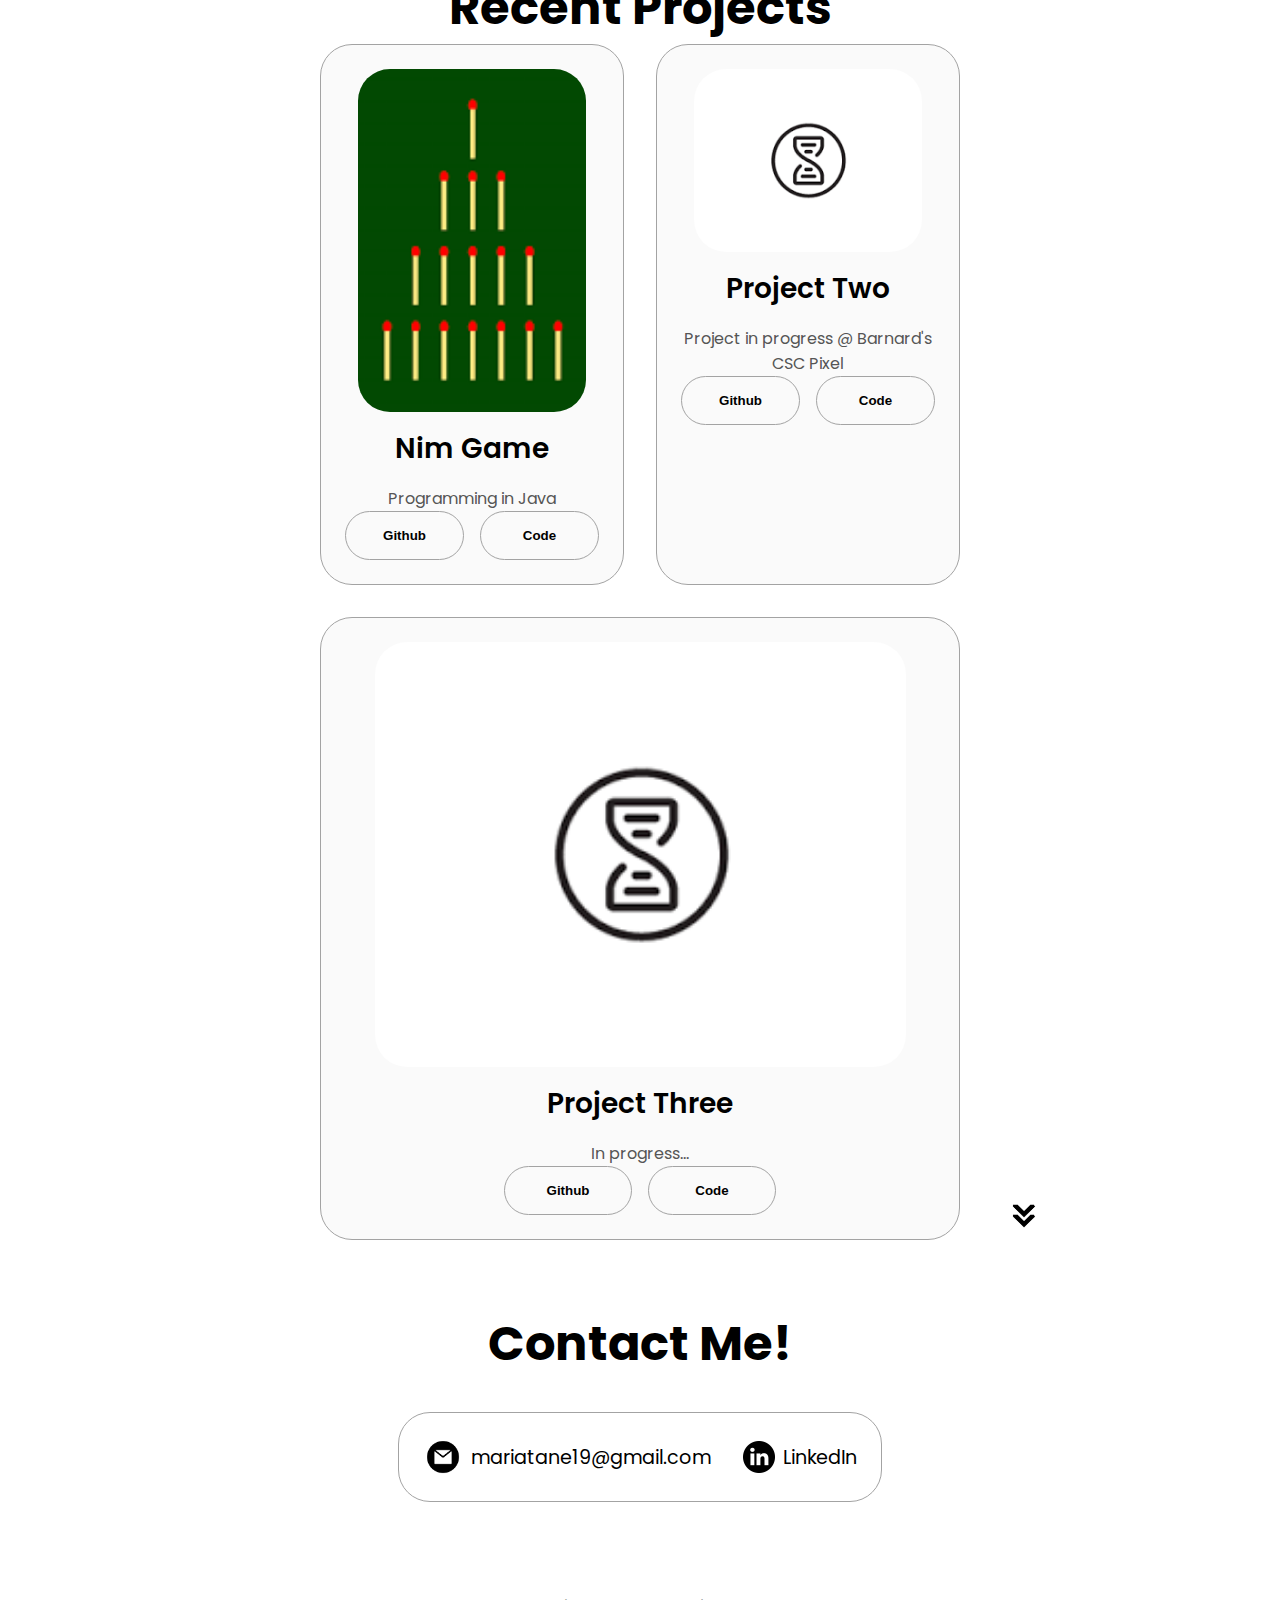
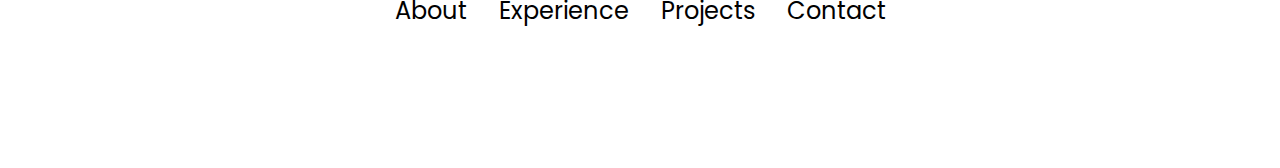
==== commit 2412600f: "Update index.html" ====
--- a/assets/index.html
+++ b/assets/index.html
@@ -267,17 +267,17 @@
             />
           </div>
           <h2 class="experience-sub-title project-title">Nim Game</h2>
-          <p>Java</p>
+          <p>Programming in Java</p>
           <div class="button-container">
             <button
               class="button button-color-2 project-button"
-              onclick="location.href='https://github.com/'"
+              onclick="location.href='https://github.com/mariaata/nimgame'"
             >
               Github
             </button>
             <button
               class="button button-color-2 project-button"
-              onclick="location.href='https://github.com/'"
+              onclick="location.href='https://github.com/mariaata/nimgame'"
             >
               Code
             </button>
@@ -296,7 +296,7 @@
           <div class="button-container">
             <button
               class="button button-color-2 project-button"
-              onclick="location.href='https://github.com/mariaata/nimgame'"
+              onclick="location.href='https://github.com/mariaata'"
             >
               Github
             </button>
@@ -327,7 +327,7 @@
             </button>
             <button
               class="button button-color-2 project-button"
-              onclick="location.href='https://github.com/'"
+              onclick="location.href='https://github.com/mariaata'"
             >
               Code
             </button>
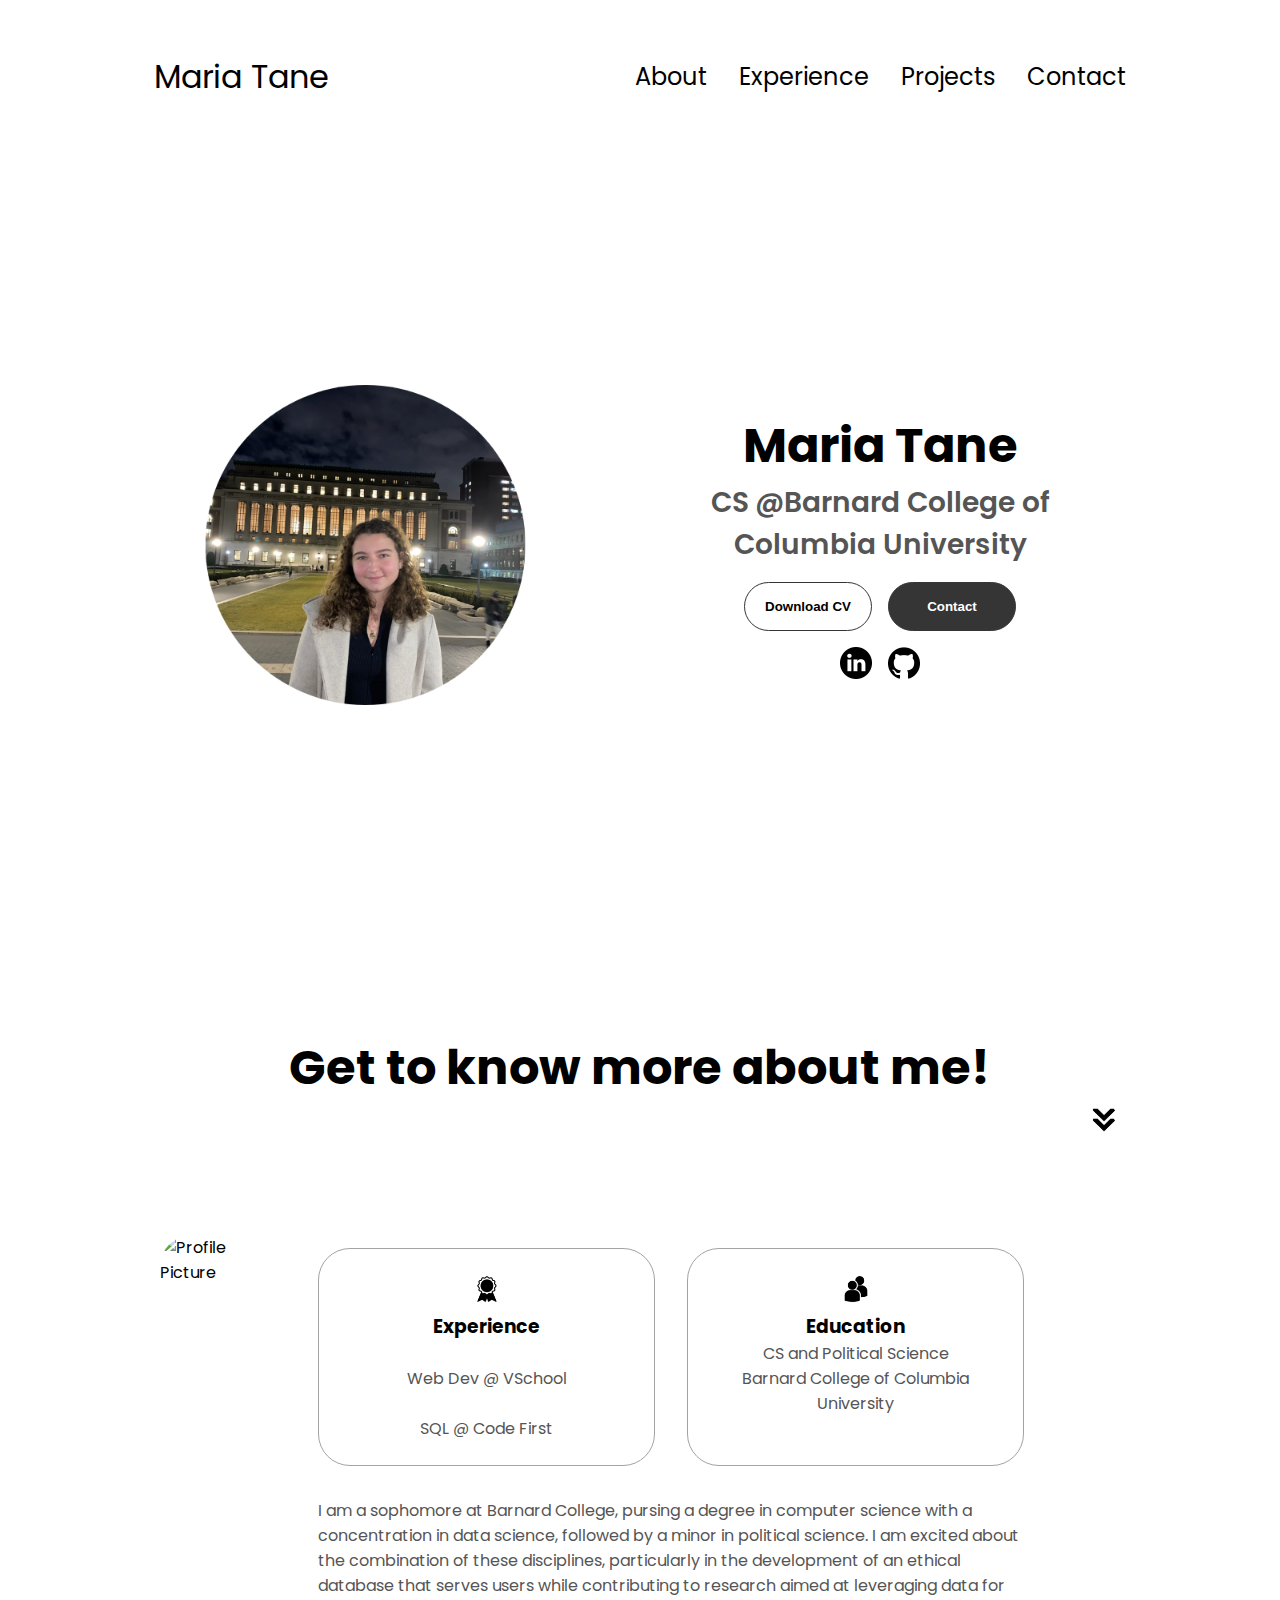
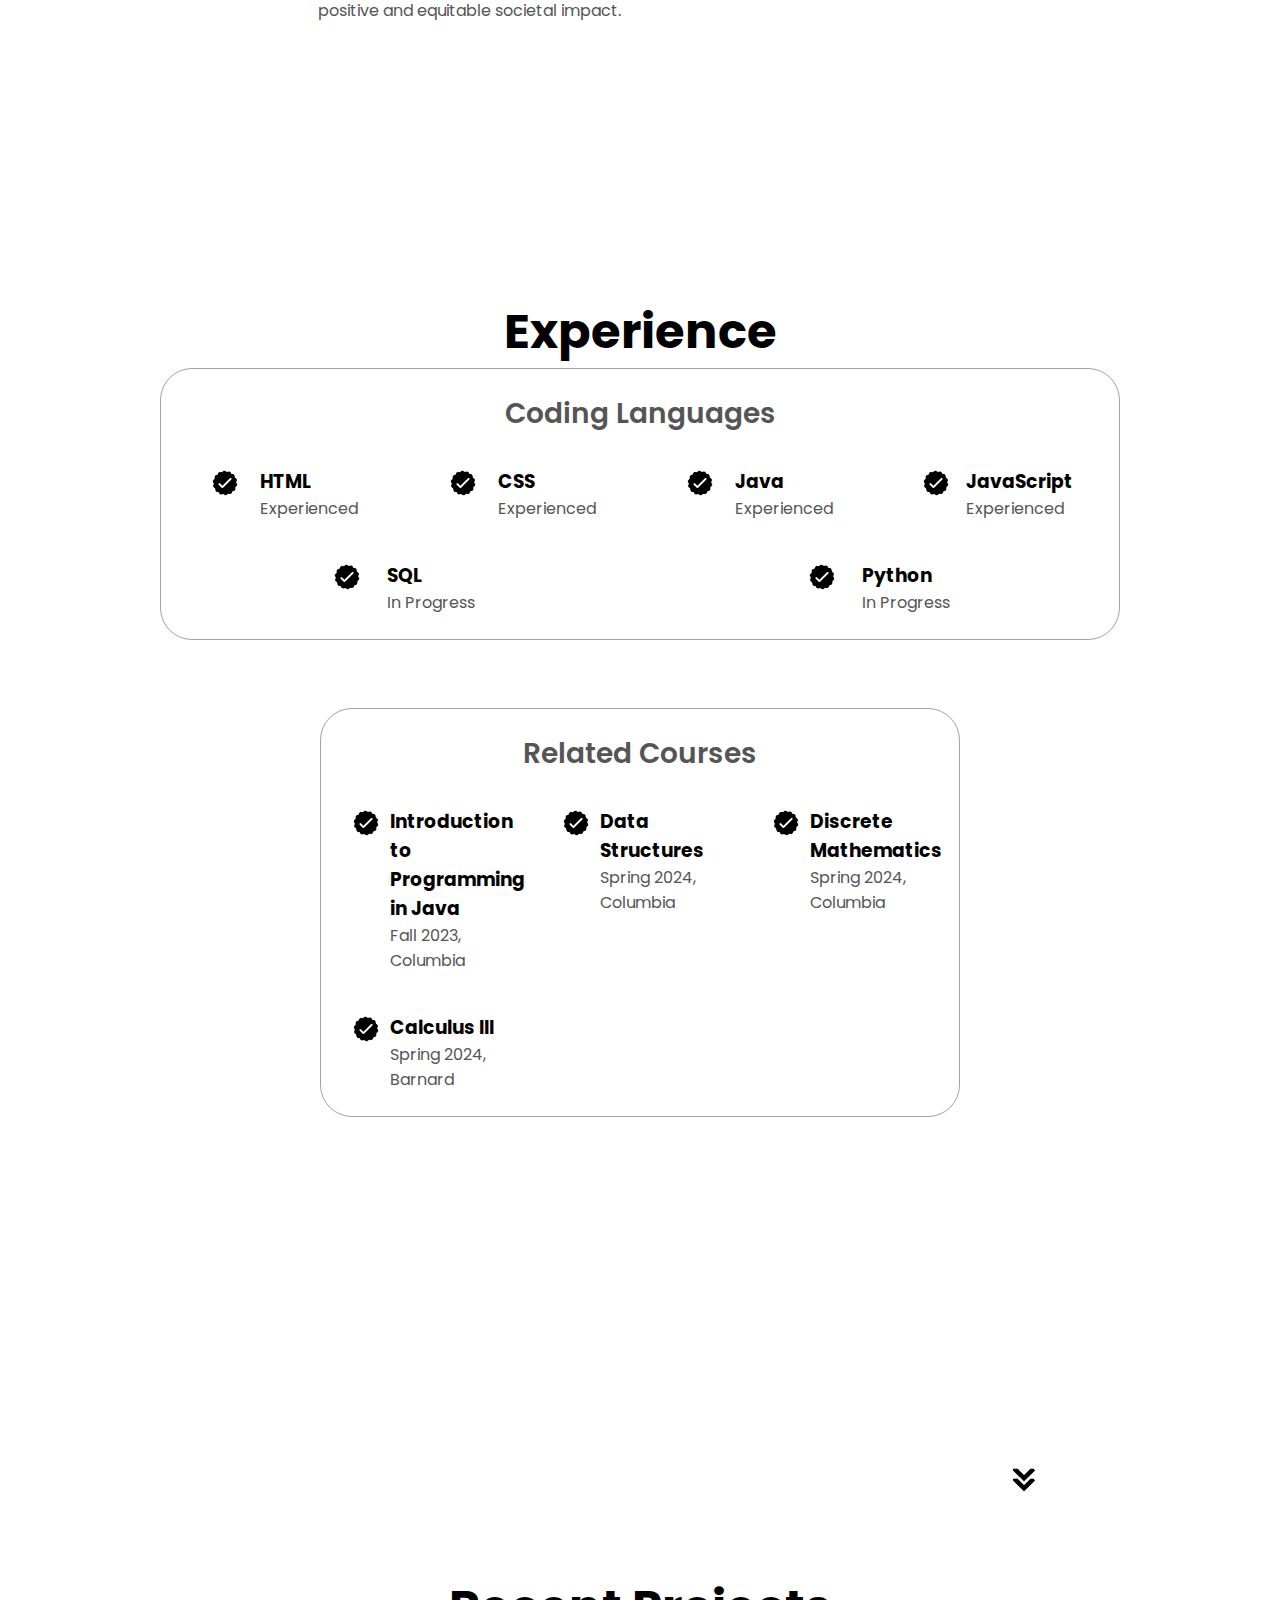
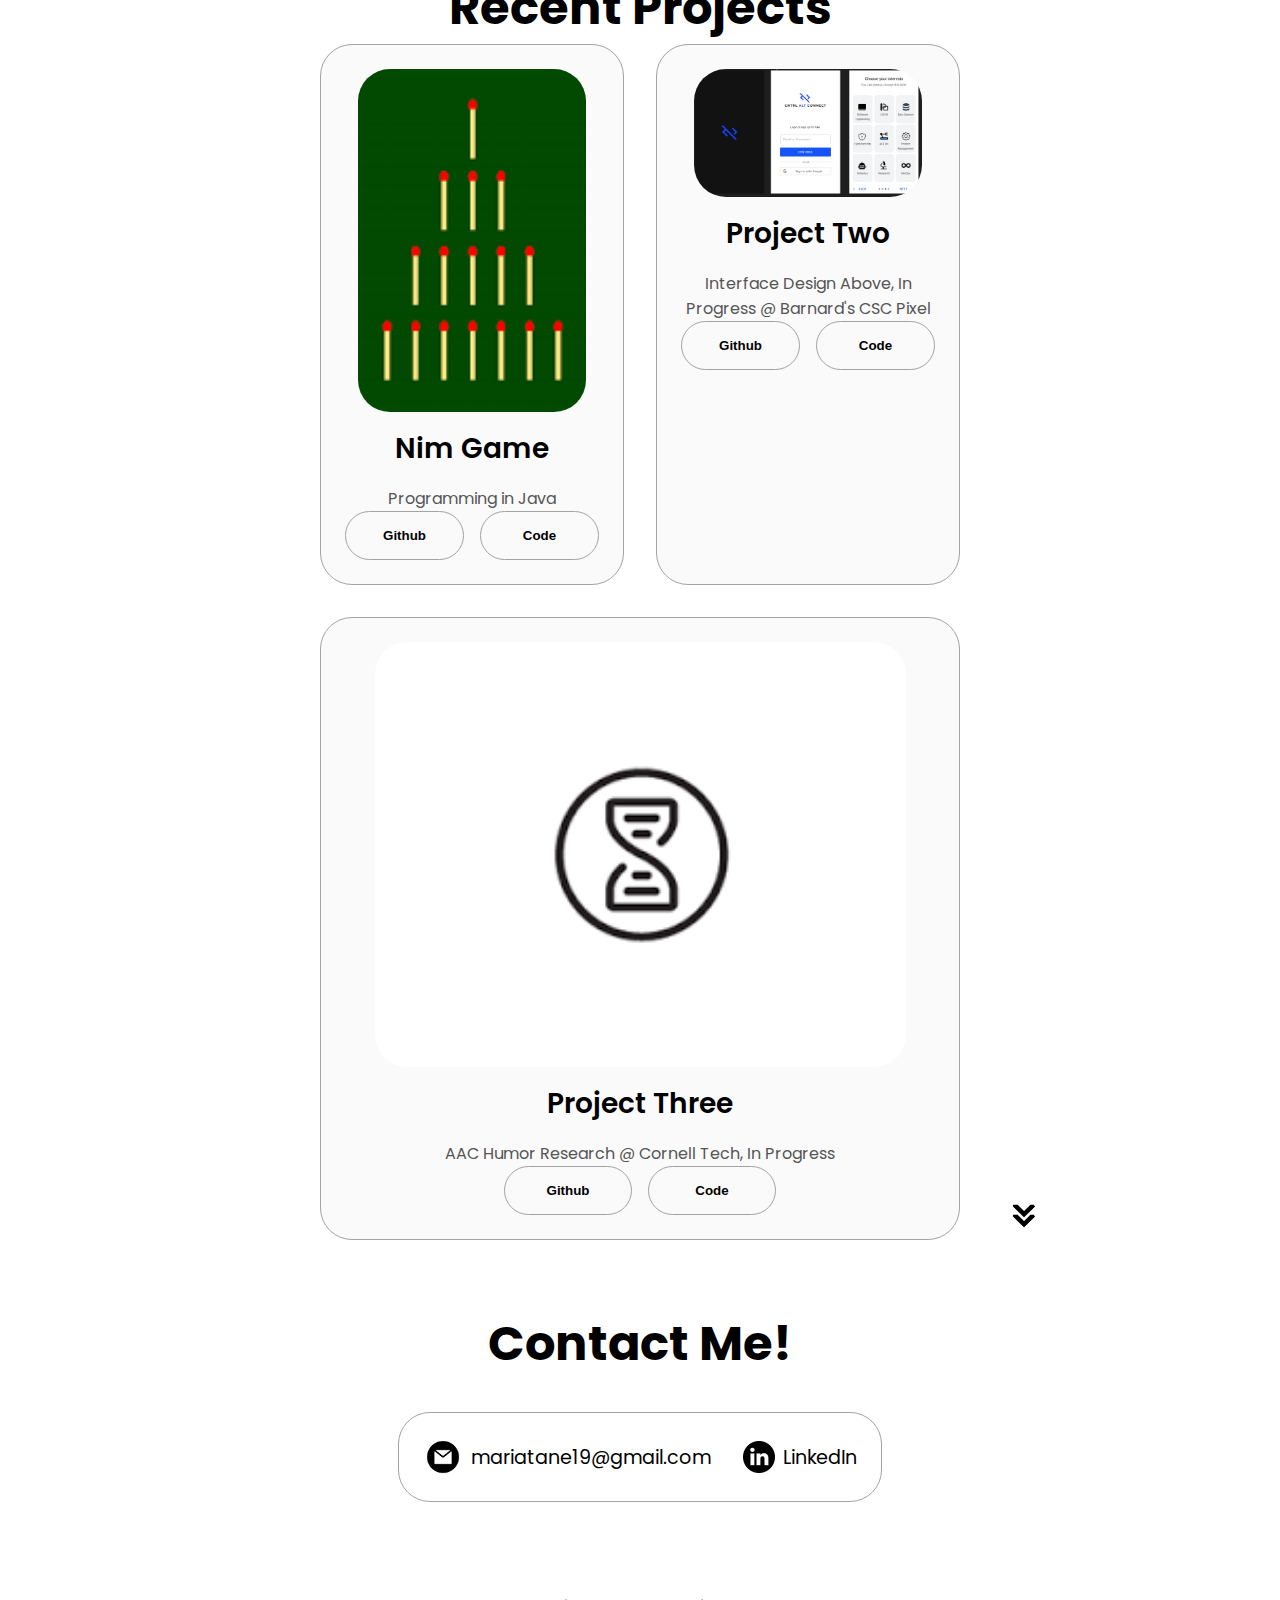
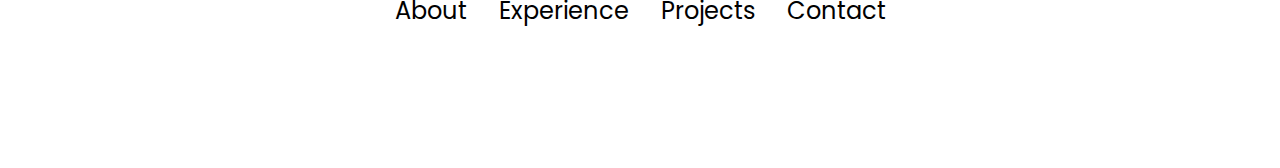
==== commit 1eef4ec9: "newest" ====
--- a/assets/index.html
+++ b/assets/index.html
@@ -172,9 +172,22 @@
                       </div>
                     </article>
                     <article>
+                      <article>
+                        <img
+                          src="checkmark.png"
+                          alt="Experience icon"
+                          class="icon"
+                        />
+                        <div>
+                          <div>
+                            <h3>Python</h3>
+                            <p>In Progress</p>
+                          </div>
+                        </article>
                     </article>
                     </div>
                   </div>
+  
                 </div>
               </div>
                   
@@ -286,13 +299,13 @@
         <div class="details-container color-container">
           <div class="article-container">
             <img
-              src="Unknown-1.png"
+              src="Figma.png"
               alt="Project 2"
               class="project-img"
             />
           </div>
           <h2 class="experience-sub-title project-title">Project Two</h2>
-          <p>Project in progress @ Barnard's CSC Pixel</p>
+          <p>Interface Design Above, In Progress @ Barnard's CSC Pixel</p>
           <div class="button-container">
             <button
               class="button button-color-2 project-button"
@@ -317,7 +330,7 @@
             />
           </div>
           <h2 class="experience-sub-title project-title">Project Three</h2>
-          <p>In progress...</p>
+          <p>AAC Humor Research @ Cornell Tech, In Progress</p>
           <div class="button-container">
             <button
               class="button button-color-2 project-button"
